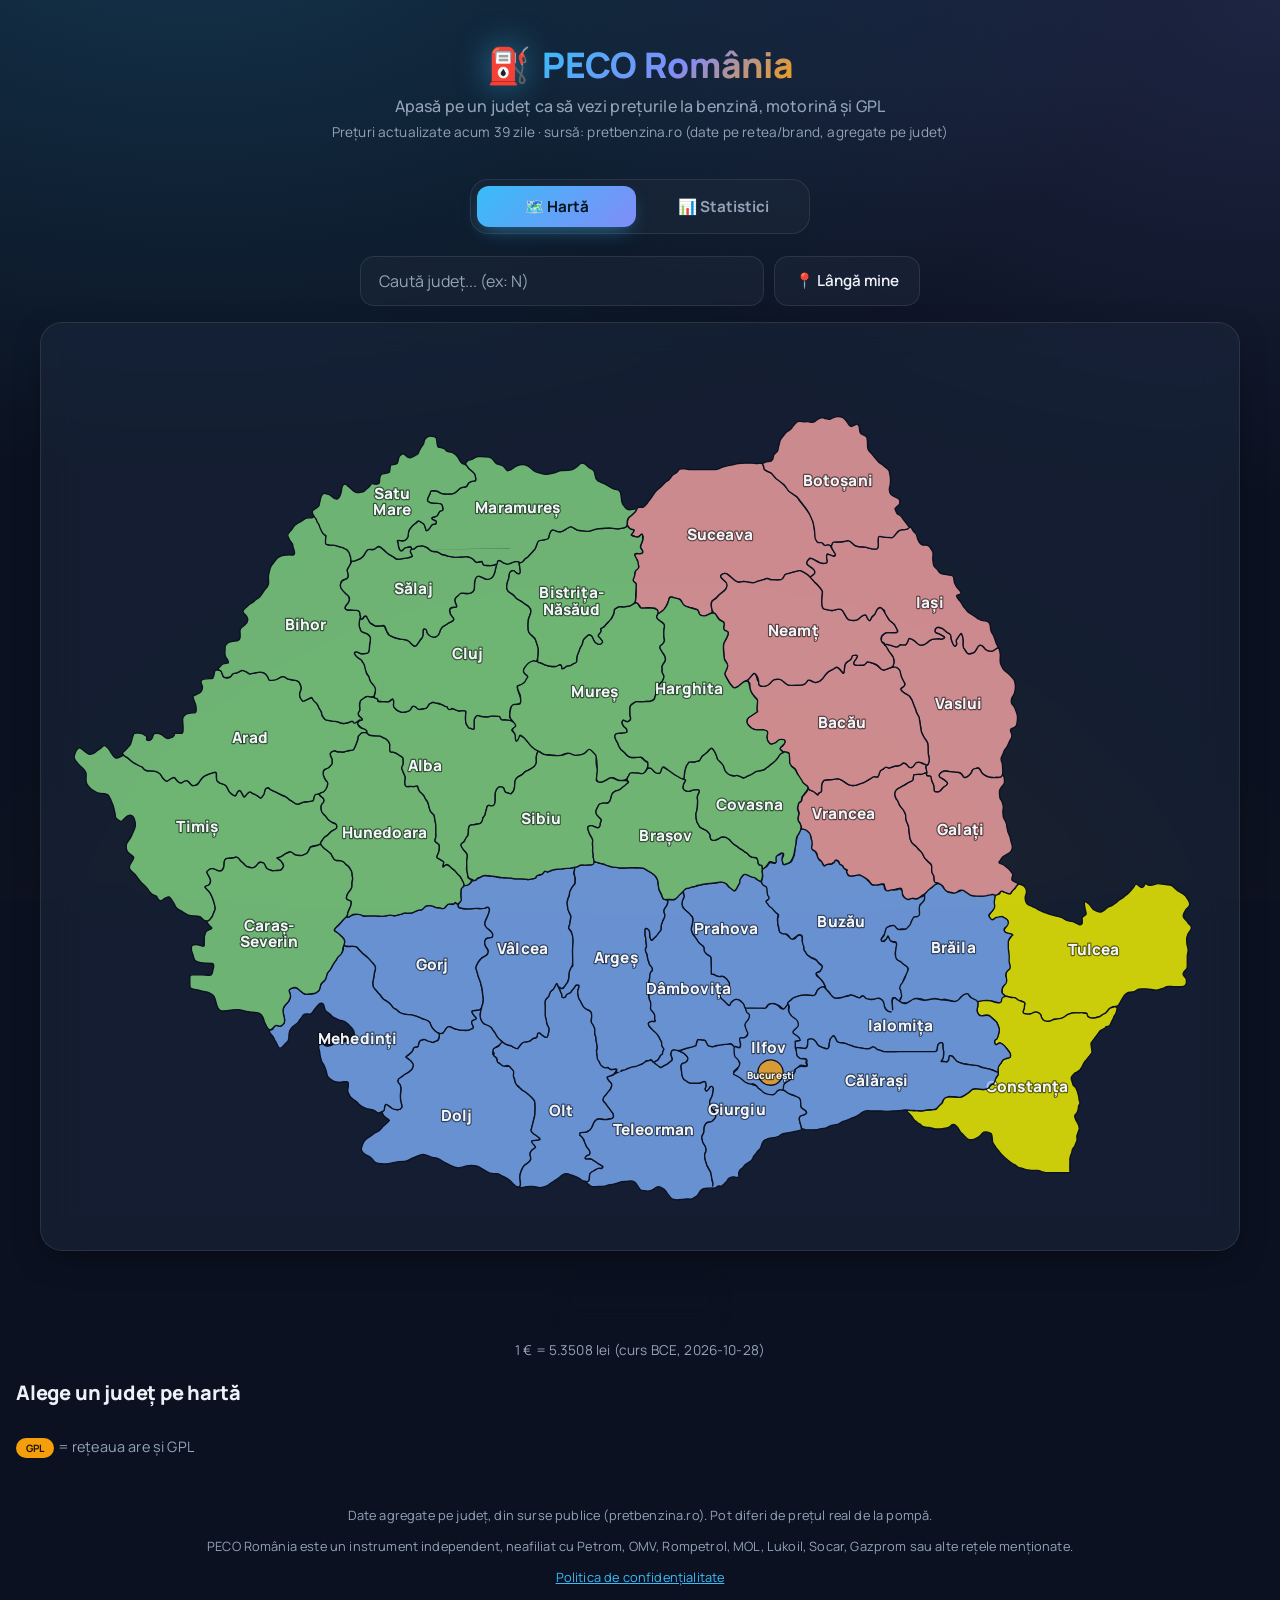
==== site/index.html @ d6dbd940 "Initial: site PECO Romania, scraper preturi, harta, workflow actualizare orara" ====
<!DOCTYPE html>
<html lang="ro">
<head>
<meta charset="UTF-8">
<meta name="viewport" content="width=device-width, initial-scale=1">
<title>PECO Neamț — prețuri carburanți</title>
<link rel="preconnect" href="https://fonts.googleapis.com">
<link rel="preconnect" href="https://fonts.gstatic.com" crossorigin>
<link href="https://fonts.googleapis.com/css2?family=Manrope:wght@500;600;700;800&display=swap" rel="stylesheet">
<link rel="stylesheet" href="style.css">
</head>
<body>
<header>
    <h1><span class="fuel-icon">⛽</span><span class="brand-text">PECO România</span></h1>
    <p class="subtitle">Apasă pe un județ ca să vezi prețurile la benzină, motorină și GPL</p>
    <p class="updated" id="updated"></p>
</header>

<main>
    <div id="tabs">
        <button type="button" class="tab-btn active" id="tab-harta-btn">🗺️ Hartă</button>
        <button type="button" class="tab-btn" id="tab-stats-btn">📊 Statistici</button>
    </div>

    <section id="tab-harta">
    <div id="search-wrap">
        <input type="text" id="search" placeholder="Caută județ... (ex: N)" autocomplete="off">
        <button id="near-me-btn" type="button">📍 Lângă mine</button>
        <div id="search-results"></div>
    </div>

    <div id="map-wrap"></div>

    <div class="currency-wrap">
        <button type="button" id="currency-toggle" class="currency-btn">Lei <span class="divider">/</span> Euro</button>
        <p class="curs-info" id="curs-info"></p>
    </div>

    <section id="detail">
        <h2 id="judet-title">Alege un județ pe hartă</h2>
        <section class="cheapest" id="cheapest"></section>

        <div class="calc" id="calc" hidden>
            <label for="calc-litri">Cât costă un plin de <input type="number" id="calc-litri" value="50" min="1" max="200"> L?</label>
            <div class="calc-results" id="calc-results"></div>
        </div>

        <div class="calc" id="gpl-calc" hidden>
            <p class="calc-title">⛽ Cât economisești cu GPL?</p>
            <label>
                <input type="number" id="gpl-km" value="15000" min="100" max="200000" step="500"> km/an,
                consum <input type="number" id="gpl-consum" value="7" min="1" max="30" step="0.5"> L/100km benzină
            </label>
            <div class="calc-results" id="gpl-results"></div>
        </div>

        <p class="legend"><span class="badge gpl">GPL</span> = rețeaua are și GPL</p>
        <div class="cards" id="cards"></div>
    </section>
    </section>

    <section id="tab-stats" hidden>
        <h2>Evoluția prețului, ultimele 30 de zile</h2>
        <p class="legend" id="stats-info"></p>
        <div id="stats-chart-wrap">
            <div id="stats-chart-scroll"></div>
            <div id="chart-tooltip" class="chart-tooltip" hidden></div>
        </div>
        <div id="stats-legend" class="stats-legend"></div>
    </section>

    <footer>
        <p>Date agregate pe județ, din surse publice (pretbenzina.ro). Pot diferi de prețul real de la pompă.</p>
        <p>PECO România este un instrument independent, neafiliat cu Petrom, OMV, Rompetrol, MOL, Lukoil, Socar, Gazprom sau alte rețele menționate.</p>
        <p><a href="privacy.html">Politica de confidențialitate</a></p>
    </footer>
</main>

<script src="data.js"></script>
<script src="map.js"></script>
<script src="istoric.js"></script>
<script src="app.js"></script>
</body>
</html>
---- site/style.css ----
:root {
    --bg: #0b1120;
    --card: #1e293b;
    --glass: rgba(30, 41, 59, 0.55);
    --glass-strong: rgba(30, 41, 59, 0.75);
    --glass-border: rgba(255, 255, 255, 0.09);
    --text: #eef2f8;
    --muted: #94a3b8;
    --accent: #38bdf8;
    --accent2: #818cf8;
    --gpl: #f59e0b;
    --radius-lg: 22px;
    --radius-md: 16px;
    --radius-sm: 10px;
    --shadow-soft: 0 10px 34px -12px rgba(0, 0, 0, 0.55);
}

* { box-sizing: border-box; }

body {
    margin: 0;
    font-family: 'Manrope', system-ui, Segoe UI, Arial, sans-serif;
    letter-spacing: 0.01em;
    background:
        radial-gradient(ellipse 1000px 560px at 15% -10%, rgba(56, 189, 248, 0.20), transparent),
        radial-gradient(ellipse 800px 500px at 100% 0%, rgba(129, 140, 248, 0.16), transparent),
        radial-gradient(ellipse 700px 500px at 50% 110%, rgba(245, 158, 11, 0.10), transparent),
        var(--bg);
    background-attachment: fixed;
    color: var(--text);
    min-height: 100vh;
}

/* ---------- Header ---------- */

header {
    padding: 40px 16px 8px;
    text-align: center;
}

h1 {
    margin: 0 0 6px;
    font-size: 2.2em;
    font-weight: 800;
    letter-spacing: -0.01em;
    display: flex;
    align-items: center;
    justify-content: center;
    gap: 12px;
}

h1 .fuel-icon { filter: drop-shadow(0 0 16px rgba(56, 189, 248, 0.55)); }

h1 .brand-text {
    background: linear-gradient(135deg, #38bdf8, #818cf8 55%, #f59e0b);
    -webkit-background-clip: text;
    background-clip: text;
    color: transparent;
}

.subtitle { color: var(--muted); margin: 0; font-weight: 500; }
.updated { color: var(--muted); font-size: 0.85em; margin-top: 6px; }

/* ---------- Glass surface base ---------- */

.glass {
    background: var(--glass);
    backdrop-filter: blur(18px) saturate(140%);
    -webkit-backdrop-filter: blur(18px) saturate(140%);
    border: 1px solid var(--glass-border);
    border-radius: var(--radius-lg);
    box-shadow: var(--shadow-soft);
}

/* ---------- Currency toggle ---------- */

.currency-wrap { margin: 20px auto; text-align: center; }

.currency-btn {
    padding: 15px 38px;
    border-radius: 16px;
    border: 1px solid var(--glass-border);
    background: linear-gradient(135deg, rgba(56, 189, 248, 0.22), rgba(129, 140, 248, 0.18));
    backdrop-filter: blur(12px);
    color: var(--text);
    font-family: inherit;
    font-size: 1.3em;
    font-weight: 700;
    cursor: pointer;
    box-shadow: 0 10px 28px -10px rgba(56, 189, 248, 0.45);
    transition: transform 0.15s ease, box-shadow 0.15s ease;
}

.currency-btn .divider { color: var(--muted); margin: 0 6px; }
.currency-btn:hover { transform: translateY(-2px); box-shadow: 0 14px 32px -8px rgba(56, 189, 248, 0.55); }
.currency-btn.eur {
    background: linear-gradient(135deg, rgba(245, 158, 11, 0.25), rgba(245, 158, 11, 0.1));
    color: var(--gpl);
    box-shadow: 0 10px 28px -10px rgba(245, 158, 11, 0.5);
}

.curs-info { color: var(--muted); font-size: 0.85em; margin: 10px 0 0; }

main { max-width: 1400px; margin: 0 auto; padding: 16px; }

/* ---------- Tabs ---------- */

#tabs {
    display: flex;
    justify-content: center;
    gap: 8px;
    margin-bottom: 22px;
    padding: 6px;
    max-width: 340px;
    margin-left: auto;
    margin-right: auto;
    background: var(--glass);
    backdrop-filter: blur(14px);
    border: 1px solid var(--glass-border);
    border-radius: 18px;
}

.tab-btn {
    flex: 1;
    padding: 10px 18px;
    border-radius: 12px;
    border: none;
    background: transparent;
    color: var(--muted);
    font-family: inherit;
    font-size: 0.95em;
    font-weight: 700;
    cursor: pointer;
    transition: background 0.15s ease, color 0.15s ease;
}

.tab-btn.active {
    color: #04131e;
    background: linear-gradient(135deg, var(--accent), var(--accent2));
    box-shadow: 0 8px 20px -8px rgba(56, 189, 248, 0.6);
}

#stats-chart-wrap {
    position: relative;
    max-width: 1100px;
    margin: 0 auto;
    padding: 20px;
    background: var(--glass);
    backdrop-filter: blur(18px) saturate(140%);
    -webkit-backdrop-filter: blur(18px) saturate(140%);
    border: 1px solid var(--glass-border);
    border-radius: var(--radius-lg);
    box-shadow: var(--shadow-soft);
}

#stats-chart-scroll {
    overflow-x: auto;
    overflow-y: hidden;
    touch-action: pan-x pinch-zoom;
    -webkit-overflow-scrolling: touch;
}

#stats-chart-scroll svg { display: block; min-width: 700px; }

.chart-tooltip {
    position: absolute;
    transform: translate(-50%, -115%);
    background: var(--glass-strong);
    backdrop-filter: blur(14px);
    border: 1px solid var(--glass-border);
    border-radius: var(--radius-sm);
    padding: 8px 12px;
    font-size: 0.85em;
    font-weight: 700;
    white-space: nowrap;
    box-shadow: var(--shadow-soft);
    pointer-events: none;
    z-index: 10;
}

.stats-legend { display: flex; flex-wrap: wrap; justify-content: center; gap: 18px; margin-top: 16px; }
.stats-legend .item { display: flex; align-items: center; gap: 7px; font-size: 0.92em; font-weight: 600; }
.stats-legend .swatch { width: 12px; height: 12px; border-radius: 4px; display: inline-block; }
.stats-legend .muted { color: var(--muted); font-weight: 500; }

.chart-axis { fill: var(--muted); font-size: 11px; font-family: 'Manrope', Arial, sans-serif; }
.chart-zero { stroke: rgba(255,255,255,0.18); stroke-width: 1; stroke-dasharray: 4 4; }
.chart-grid { stroke: rgba(255,255,255,0.06); stroke-width: 1; }
.chart-dot { cursor: pointer; transition: r 0.1s ease; }
.chart-dot:hover { r: 5; }

/* ---------- Search ---------- */

#search-wrap {
    position: relative;
    max-width: 560px;
    margin: 0 auto 16px;
    display: flex;
    gap: 10px;
}

#search {
    flex: 1;
    min-width: 0;
    padding: 13px 18px;
    border-radius: 14px;
    border: 1px solid var(--glass-border);
    background: var(--glass);
    backdrop-filter: blur(12px);
    color: var(--text);
    font-family: inherit;
    font-size: 1em;
    outline: none;
    transition: border-color 0.15s ease, box-shadow 0.15s ease;
}

#search::placeholder { color: var(--muted); }
#search:focus { border-color: var(--accent); box-shadow: 0 0 0 4px rgba(56,189,248,0.2); }

#near-me-btn {
    flex-shrink: 0;
    padding: 0 20px;
    border-radius: 14px;
    border: 1px solid var(--glass-border);
    background: var(--glass);
    backdrop-filter: blur(12px);
    color: var(--text);
    font-family: inherit;
    font-size: 0.95em;
    font-weight: 600;
    cursor: pointer;
    white-space: nowrap;
    transition: border-color 0.15s ease, color 0.15s ease, transform 0.15s ease;
}

#near-me-btn:hover { border-color: var(--accent); color: var(--accent); transform: translateY(-1px); }
#near-me-btn:disabled { opacity: 0.6; cursor: default; transform: none; }

@media (max-width: 480px) {
    #search-wrap { flex-direction: column; }
}

#search-results {
    display: none;
    position: absolute;
    top: calc(100% + 8px);
    left: 0;
    right: 0;
    max-height: 240px;
    overflow-y: auto;
    background: var(--glass-strong);
    backdrop-filter: blur(16px);
    border: 1px solid var(--glass-border);
    border-radius: var(--radius-md);
    z-index: 5;
    box-shadow: var(--shadow-soft);
}

#search-results.open { display: block; }

#search-results button {
    display: block;
    width: 100%;
    text-align: left;
    padding: 11px 18px;
    background: none;
    border: none;
    color: var(--text);
    font-family: inherit;
    font-size: 0.95em;
    cursor: pointer;
}

#search-results button:hover { background: rgba(56,189,248,0.15); }

.judet-region.dimmed {
    opacity: 0.2;
    filter: grayscale(0.8);
}

/* ---------- Map ---------- */

#map-wrap {
    max-width: 1200px;
    margin: 0 auto 16px;
    padding: 12px;
    background: var(--glass);
    backdrop-filter: blur(18px) saturate(140%);
    -webkit-backdrop-filter: blur(18px) saturate(140%);
    border: 1px solid var(--glass-border);
    border-radius: var(--radius-lg);
    box-shadow: var(--shadow-soft);
}

#map-wrap svg { width: 100%; height: auto; display: block; }

.judet-region {
    cursor: pointer;
    transform-box: fill-box;
    transform-origin: center;
    transition: transform 0.18s ease, filter 0.18s ease, opacity 0.18s ease;
    outline: none;
}

.judet-shape {
    stroke: #0b1120;
    stroke-width: 1.5;
    fill-opacity: 0.78;
    transition: fill-opacity 0.18s ease, stroke 0.18s ease;
}

.judet-label {
    fill: #f1f5f9;
    font-weight: 800;
    font-family: 'Manrope', Arial, sans-serif;
    text-anchor: middle;
    dominant-baseline: middle;
    pointer-events: none;
    paint-order: stroke;
    stroke: rgba(0, 0, 0, 0.55);
    stroke-width: 2.5px;
    stroke-linejoin: round;
}

.judet-region:hover,
.judet-region:focus-visible {
    transform: translateY(-6px) scale(1.05);
    filter: drop-shadow(0 10px 14px rgba(0, 0, 0, 0.55)) brightness(1.15);
    outline: none;
}

.judet-region:hover .judet-shape,
.judet-region:focus-visible .judet-shape {
    fill-opacity: 1;
    stroke: var(--accent);
}

.judet-region.selected {
    transform: translateY(-10px) scale(1.08);
    filter: drop-shadow(0 14px 18px rgba(0, 0, 0, 0.65)) brightness(1.25);
}

.judet-region.selected .judet-shape {
    fill-opacity: 1;
    stroke: var(--gpl);
    stroke-width: 3px;
}

#judet-title { margin-top: 8px; font-weight: 800; letter-spacing: -0.01em; }

/* ---------- Calculators ---------- */

.calc {
    padding: 18px 20px;
    margin: 14px 0;
    background: var(--glass);
    backdrop-filter: blur(16px);
    border: 1px solid var(--glass-border);
    border-radius: var(--radius-md);
    box-shadow: var(--shadow-soft);
}

.calc label {
    display: flex;
    align-items: center;
    gap: 8px;
    flex-wrap: wrap;
    font-size: 0.95em;
    color: var(--muted);
    font-weight: 500;
}

.calc input[type="number"] {
    width: 120px;
    padding: 10px 12px;
    border-radius: var(--radius-sm);
    border: 1px solid var(--glass-border);
    background: rgba(11, 17, 32, 0.6);
    color: var(--text);
    font-family: inherit;
    font-size: 1.15em;
    font-weight: 700;
    text-align: center;
}

.calc input[type="number"]:focus {
    outline: none;
    border-color: var(--accent);
    box-shadow: 0 0 0 4px rgba(56,189,248,0.2);
}

.calc-results { margin-top: 12px; display: flex; flex-wrap: wrap; gap: 10px; }

.calc-row {
    display: flex;
    justify-content: space-between;
    gap: 10px;
    background: rgba(255,255,255,0.04);
    border: 1px solid var(--glass-border);
    border-radius: var(--radius-sm);
    padding: 9px 14px;
    flex: 1;
    min-width: 180px;
}

.calc-total { color: var(--accent); font-weight: 700; }

.calc-title { margin: 0 0 8px; font-weight: 700; }

.calc-row.gpl-save {
    background: rgba(245, 158, 11, 0.15);
    border: 1px solid rgba(245, 158, 11, 0.4);
}

.calc-row.gpl-save .calc-total { color: var(--gpl); font-size: 1.1em; }

h2 { font-size: 1.25em; font-weight: 800; margin-top: 28px; letter-spacing: -0.01em; }
.legend { color: var(--muted); font-size: 0.9em; }

/* ---------- Cards ---------- */

.cards {
    display: grid;
    grid-template-columns: repeat(auto-fill, minmax(230px, 1fr));
    gap: 14px;
}

.card {
    --brand-color: var(--accent);
    background: var(--glass);
    backdrop-filter: blur(16px);
    border-radius: var(--radius-md);
    padding: 16px;
    border: 1px solid var(--glass-border);
    border-top: 3px solid var(--brand-color);
    box-shadow: var(--shadow-soft);
    transition: transform 0.15s ease, box-shadow 0.15s ease;
}

.card:hover {
    transform: translateY(-4px);
    box-shadow: 0 16px 34px -12px var(--brand-color);
}

.card-head {
    display: flex;
    justify-content: space-between;
    align-items: center;
    margin-bottom: 10px;
}

.brand-name { font-weight: 800; color: var(--brand-color); letter-spacing: 0.02em; }

.badge {
    font-size: 0.7em;
    padding: 3px 10px;
    border-radius: 999px;
    background: rgba(255,255,255,0.08);
    color: var(--muted);
    font-weight: 700;
}

.badge.gpl {
    background: var(--gpl);
    color: #1e1300;
}

.fuel-row {
    display: flex;
    justify-content: space-between;
    font-size: 0.92em;
    padding: 4px 0;
    color: var(--muted);
    font-weight: 500;
}

.fuel-row span.price { color: var(--text); font-weight: 700; }
.fuel-row.gpl span.price { color: var(--gpl); }

/* ---------- Cheapest boxes ---------- */

.cheapest {
    display: grid;
    grid-template-columns: repeat(auto-fit, minmax(240px, 1fr));
    gap: 14px;
    margin-bottom: 10px;
}

.cheapest-box {
    background: linear-gradient(135deg, rgba(14, 165, 233, 0.9), rgba(79, 70, 229, 0.85));
    border: 1px solid rgba(255,255,255,0.15);
    border-radius: var(--radius-md);
    padding: 18px 20px;
    box-shadow: 0 14px 30px -10px rgba(14, 165, 233, 0.5);
}

.cheapest-box h3 { margin: 0 0 6px; font-size: 0.95em; font-weight: 600; opacity: 0.92; }
.cheapest-box .price { font-size: 1.9em; font-weight: 800; letter-spacing: -0.01em; }
.cheapest-box .station { font-weight: 700; margin-top: 4px; }
.cheapest-box .addr { color: rgba(255,255,255,0.82); font-size: 0.85em; }

.card-foot {
    display: flex;
    align-items: center;
    gap: 8px;
    margin-top: 12px;
    padding-top: 12px;
    border-top: 1px solid var(--glass-border);
}

.addr-link {
    flex: 1;
    color: var(--accent);
    text-decoration: none;
    font-size: 0.82em;
    font-weight: 600;
    overflow: hidden;
    text-overflow: ellipsis;
    white-space: nowrap;
}

.addr-link:hover { text-decoration: underline; }

.copy-btn {
    background: rgba(255,255,255,0.08);
    border: 1px solid var(--glass-border);
    border-radius: var(--radius-sm);
    padding: 5px 9px;
    cursor: pointer;
    font-size: 0.9em;
}

footer { color: var(--muted); font-size: 0.8em; text-align: center; margin-top: 36px; }
footer a { color: var(--accent); }
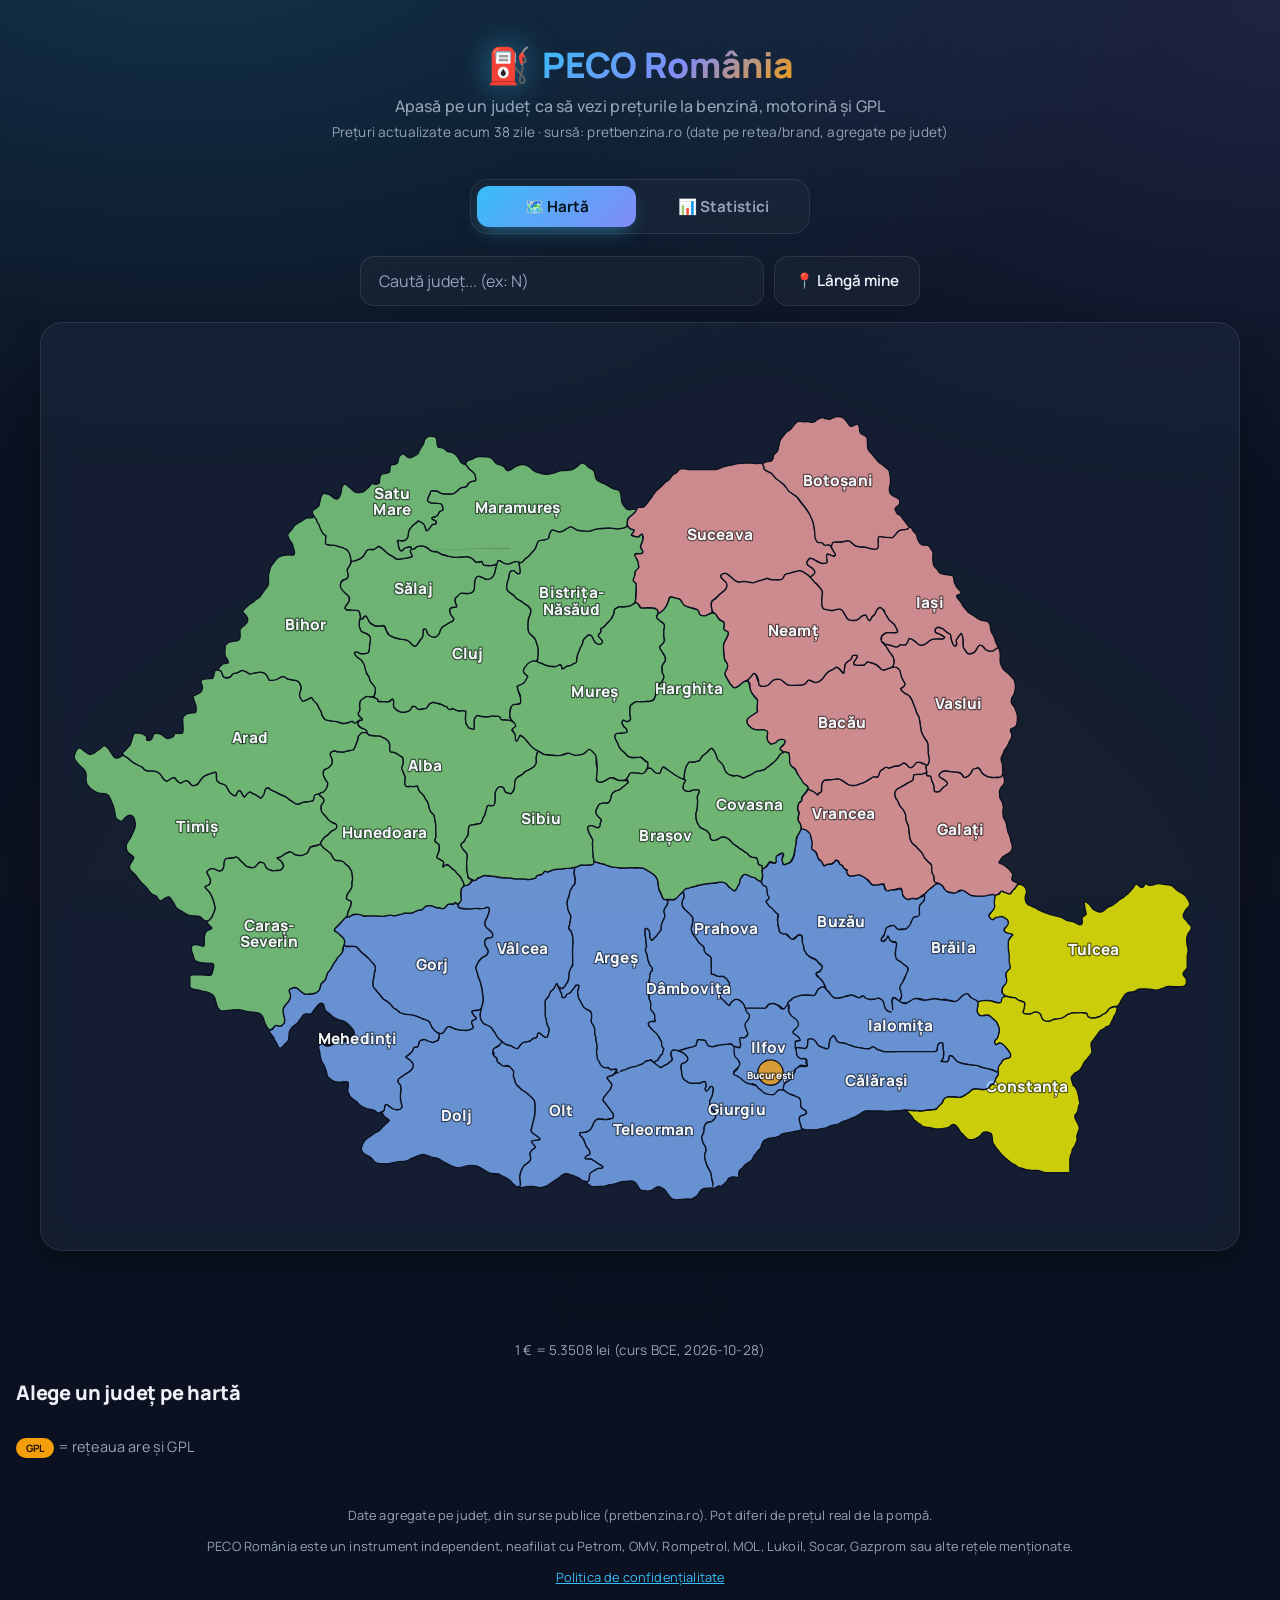
==== commit 905225fa: "Adauga manifest PWA, iconite si service worker (functionare offline, instalabil)" ====
--- a/site/index.html
+++ b/site/index.html
@@ -3,7 +3,11 @@
 <head>
 <meta charset="UTF-8">
 <meta name="viewport" content="width=device-width, initial-scale=1">
-<title>PECO Neamț — prețuri carburanți</title>
+<meta name="theme-color" content="#0b1120">
+<title>PECO România — prețuri carburanți</title>
+<link rel="manifest" href="manifest.json">
+<link rel="icon" href="icons/icon.svg" type="image/svg+xml">
+<link rel="apple-touch-icon" href="icons/icon.svg">
 <link rel="preconnect" href="https://fonts.googleapis.com">
 <link rel="preconnect" href="https://fonts.gstatic.com" crossorigin>
 <link href="https://fonts.googleapis.com/css2?family=Manrope:wght@500;600;700;800&display=swap" rel="stylesheet">
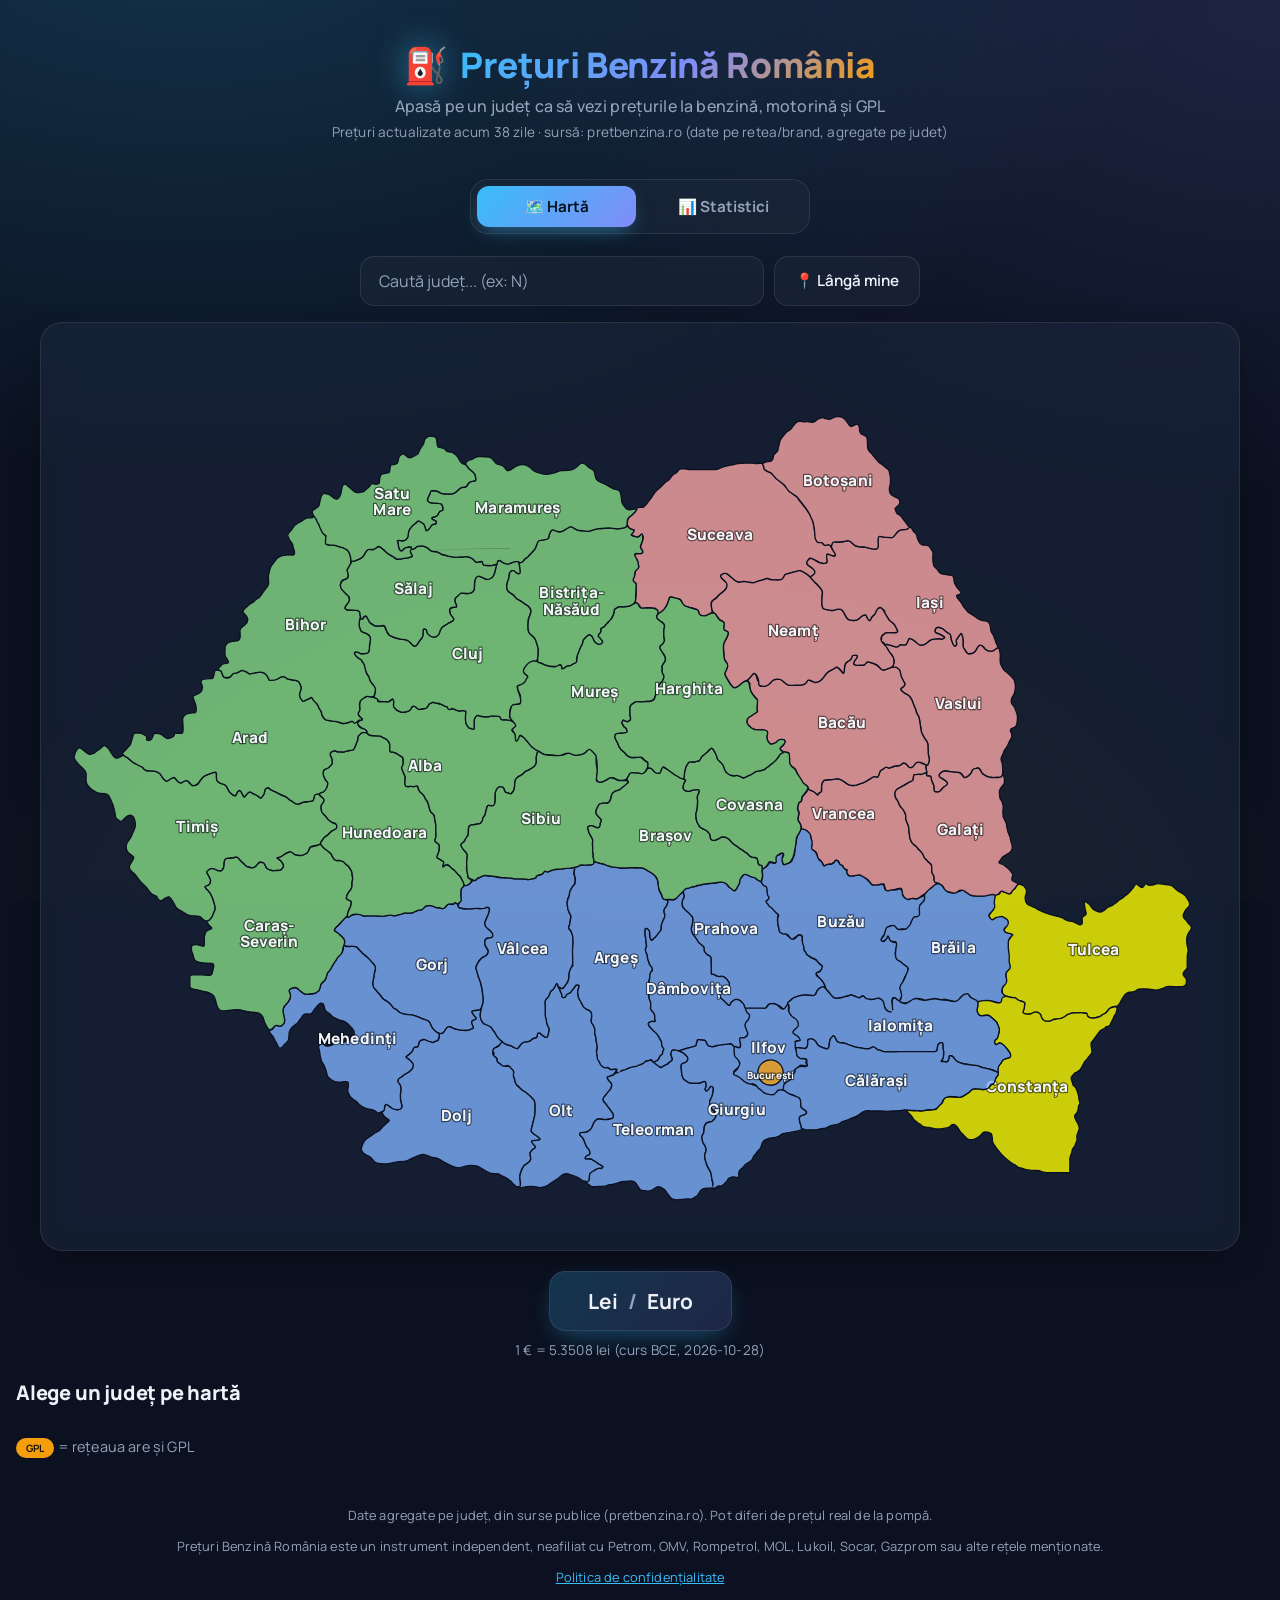
==== commit b75c49f2: "Redenumeste aplicatia: Preturi Benzina Romania (evita confuzia cu brandul peco-online.ro)" ====
--- a/site/index.html
+++ b/site/index.html
@@ -4,7 +4,7 @@
 <meta charset="UTF-8">
 <meta name="viewport" content="width=device-width, initial-scale=1">
 <meta name="theme-color" content="#0b1120">
-<title>PECO România — prețuri carburanți</title>
+<title>Prețuri Benzină România 2026 — benzină, motorină, GPL pe județe</title>
 <link rel="manifest" href="manifest.json">
 <link rel="icon" href="icons/icon.svg" type="image/svg+xml">
 <link rel="apple-touch-icon" href="icons/icon.svg">
@@ -15,7 +15,7 @@
 </head>
 <body>
 <header>
-    <h1><span class="fuel-icon">⛽</span><span class="brand-text">PECO România</span></h1>
+    <h1><span class="fuel-icon">⛽</span><span class="brand-text">Prețuri Benzină România</span></h1>
     <p class="subtitle">Apasă pe un județ ca să vezi prețurile la benzină, motorină și GPL</p>
     <p class="updated" id="updated"></p>
 </header>
@@ -75,7 +75,7 @@
 
     <footer>
         <p>Date agregate pe județ, din surse publice (pretbenzina.ro). Pot diferi de prețul real de la pompă.</p>
-        <p>PECO România este un instrument independent, neafiliat cu Petrom, OMV, Rompetrol, MOL, Lukoil, Socar, Gazprom sau alte rețele menționate.</p>
+        <p>Prețuri Benzină România este un instrument independent, neafiliat cu Petrom, OMV, Rompetrol, MOL, Lukoil, Socar, Gazprom sau alte rețele menționate.</p>
         <p><a href="privacy.html">Politica de confidențialitate</a></p>
     </footer>
 </main>
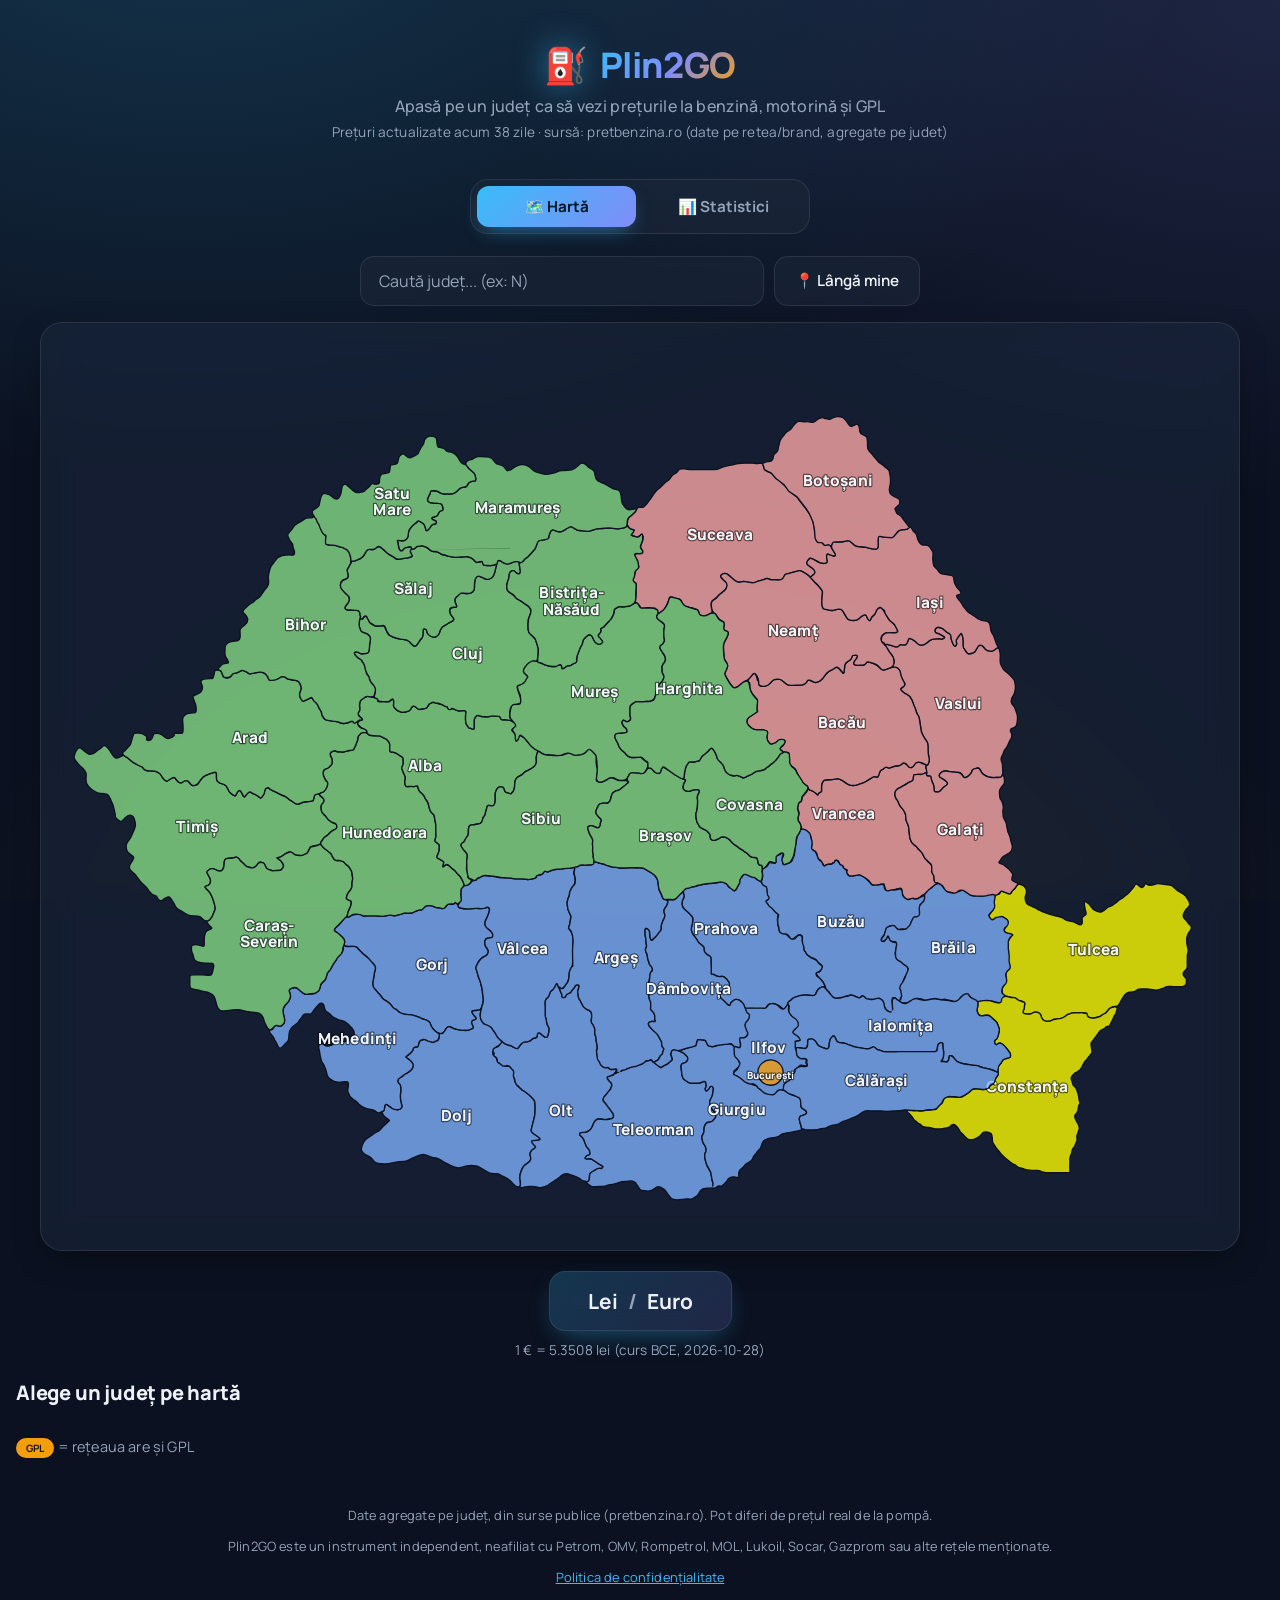
==== commit 1c9b7946: "Redenumeste aplicatia in Plin2GO" ====
--- a/site/index.html
+++ b/site/index.html
@@ -4,7 +4,7 @@
 <meta charset="UTF-8">
 <meta name="viewport" content="width=device-width, initial-scale=1">
 <meta name="theme-color" content="#0b1120">
-<title>Prețuri Benzină România 2026 — benzină, motorină, GPL pe județe</title>
+<title>Plin2GO — benzină, motorină, GPL pe județe din România</title>
 <link rel="manifest" href="manifest.json">
 <link rel="icon" href="icons/icon.svg" type="image/svg+xml">
 <link rel="apple-touch-icon" href="icons/icon.svg">
@@ -15,7 +15,7 @@
 </head>
 <body>
 <header>
-    <h1><span class="fuel-icon">⛽</span><span class="brand-text">Prețuri Benzină România</span></h1>
+    <h1><span class="fuel-icon">⛽</span><span class="brand-text">Plin2GO</span></h1>
     <p class="subtitle">Apasă pe un județ ca să vezi prețurile la benzină, motorină și GPL</p>
     <p class="updated" id="updated"></p>
 </header>
@@ -75,7 +75,7 @@
 
     <footer>
         <p>Date agregate pe județ, din surse publice (pretbenzina.ro). Pot diferi de prețul real de la pompă.</p>
-        <p>Prețuri Benzină România este un instrument independent, neafiliat cu Petrom, OMV, Rompetrol, MOL, Lukoil, Socar, Gazprom sau alte rețele menționate.</p>
+        <p>Plin2GO este un instrument independent, neafiliat cu Petrom, OMV, Rompetrol, MOL, Lukoil, Socar, Gazprom sau alte rețele menționate.</p>
         <p><a href="privacy.html">Politica de confidențialitate</a></p>
     </footer>
 </main>
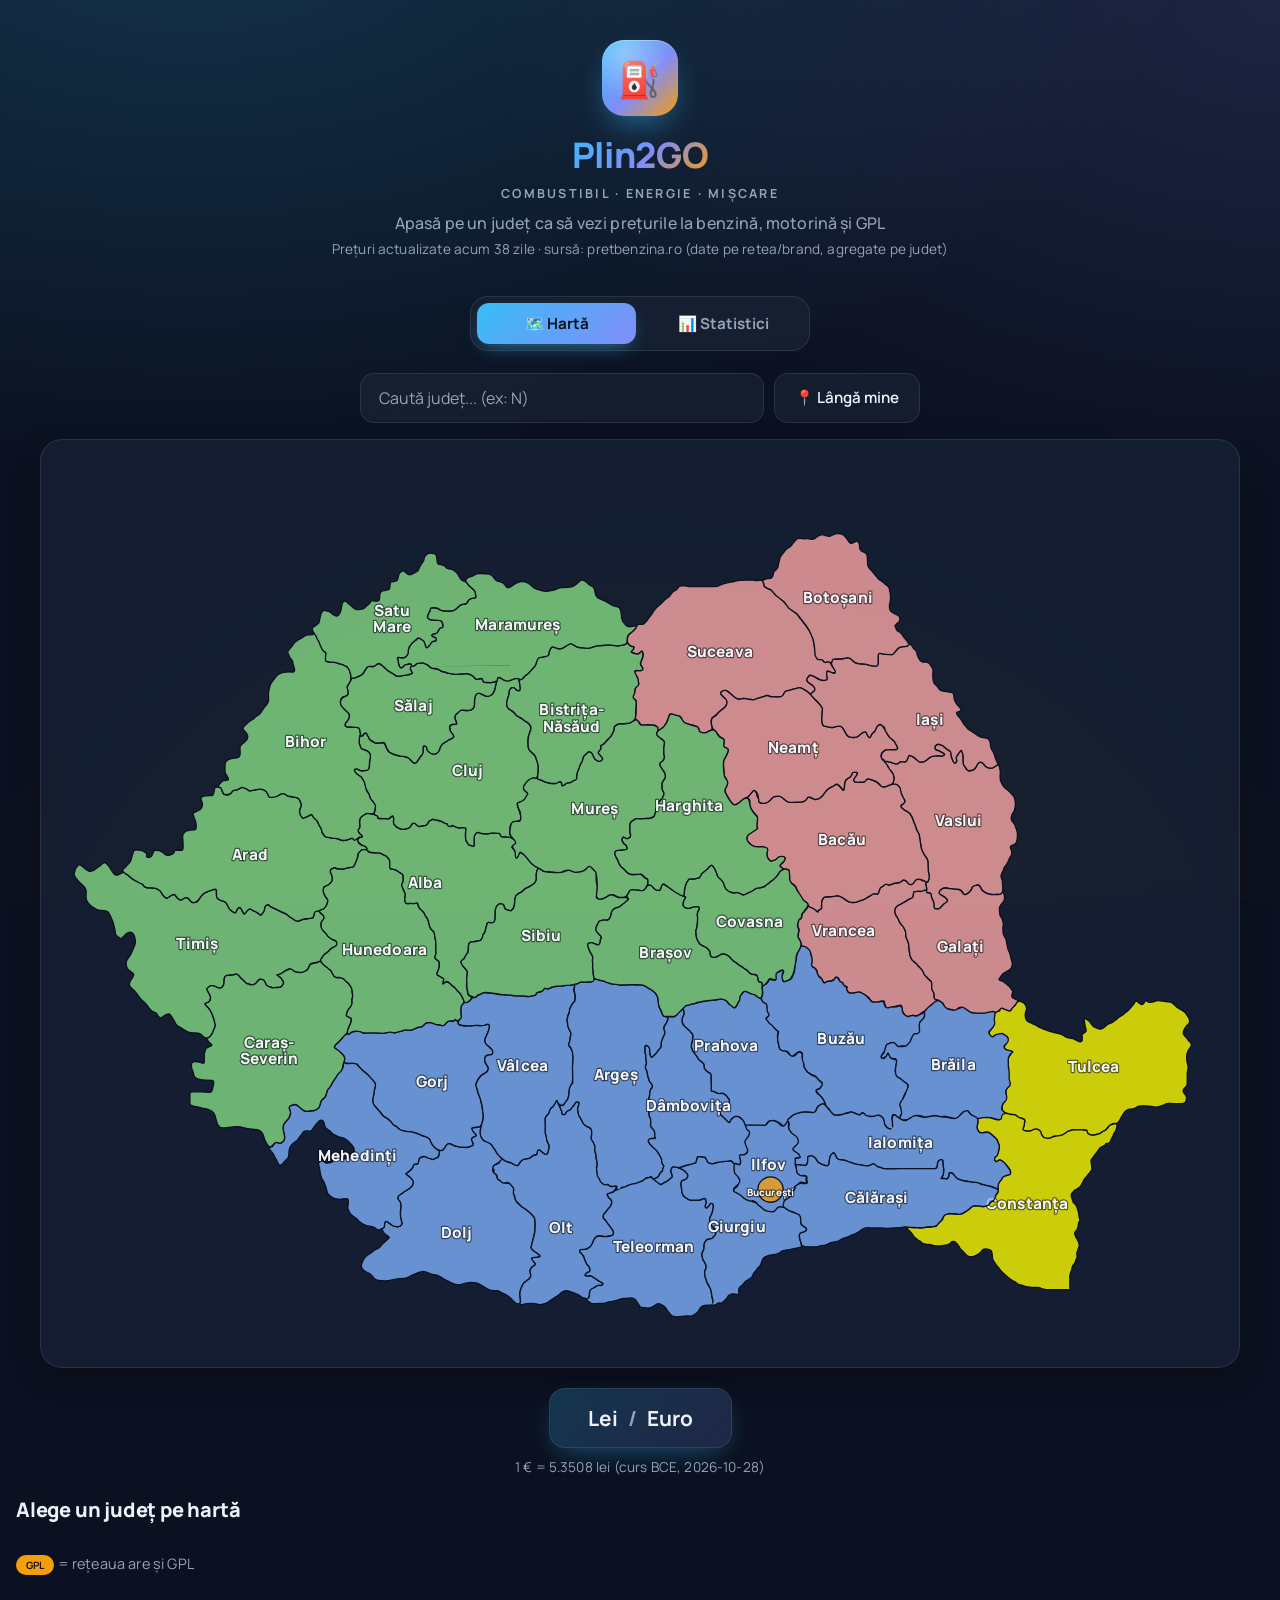
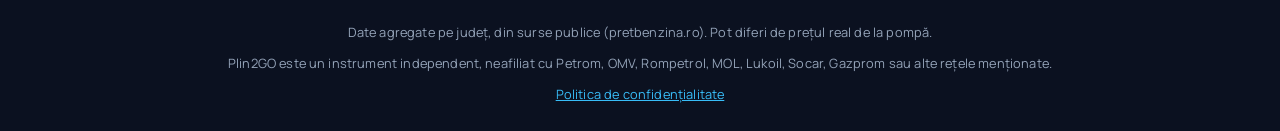
==== commit 983def9d: "Logo mai elaborat: badge cu gradient + sheen pentru icon, tagline in header" ====
--- a/site/index.html
+++ b/site/index.html
@@ -15,7 +15,9 @@
 </head>
 <body>
 <header>
-    <h1><span class="fuel-icon">⛽</span><span class="brand-text">Plin2GO</span></h1>
+    <div class="logo-badge" aria-hidden="true">⛽</div>
+    <h1><span class="brand-text">Plin2GO</span></h1>
+    <p class="tagline">Combustibil · Energie · Mișcare</p>
     <p class="subtitle">Apasă pe un județ ca să vezi prețurile la benzină, motorină și GPL</p>
     <p class="updated" id="updated"></p>
 </header>
--- a/site/style.css
+++ b/site/style.css
@@ -38,6 +38,28 @@
     text-align: center;
 }
 
+.logo-badge {
+    width: 76px;
+    height: 76px;
+    margin: 0 auto 14px;
+    display: flex;
+    align-items: center;
+    justify-content: center;
+    font-size: 2.2em;
+    border-radius: 22px;
+    background: linear-gradient(135deg, #38bdf8, #818cf8 55%, #f59e0b);
+    box-shadow: 0 14px 32px -10px rgba(56, 189, 248, 0.55), inset 0 1px 0 rgba(255,255,255,0.3);
+    position: relative;
+    overflow: hidden;
+}
+
+.logo-badge::before {
+    content: '';
+    position: absolute;
+    inset: 0;
+    background: radial-gradient(circle at 30% 18%, rgba(255,255,255,0.35), transparent 55%);
+}
+
 h1 {
     margin: 0 0 6px;
     font-size: 2.2em;
@@ -49,13 +71,20 @@
     gap: 12px;
 }
 
-h1 .fuel-icon { filter: drop-shadow(0 0 16px rgba(56, 189, 248, 0.55)); }
-
 h1 .brand-text {
     background: linear-gradient(135deg, #38bdf8, #818cf8 55%, #f59e0b);
     -webkit-background-clip: text;
     background-clip: text;
     color: transparent;
+}
+
+.tagline {
+    margin: 0 0 10px;
+    font-size: 0.78em;
+    font-weight: 700;
+    letter-spacing: 0.18em;
+    text-transform: uppercase;
+    color: var(--muted);
 }
 
 .subtitle { color: var(--muted); margin: 0; font-weight: 500; }
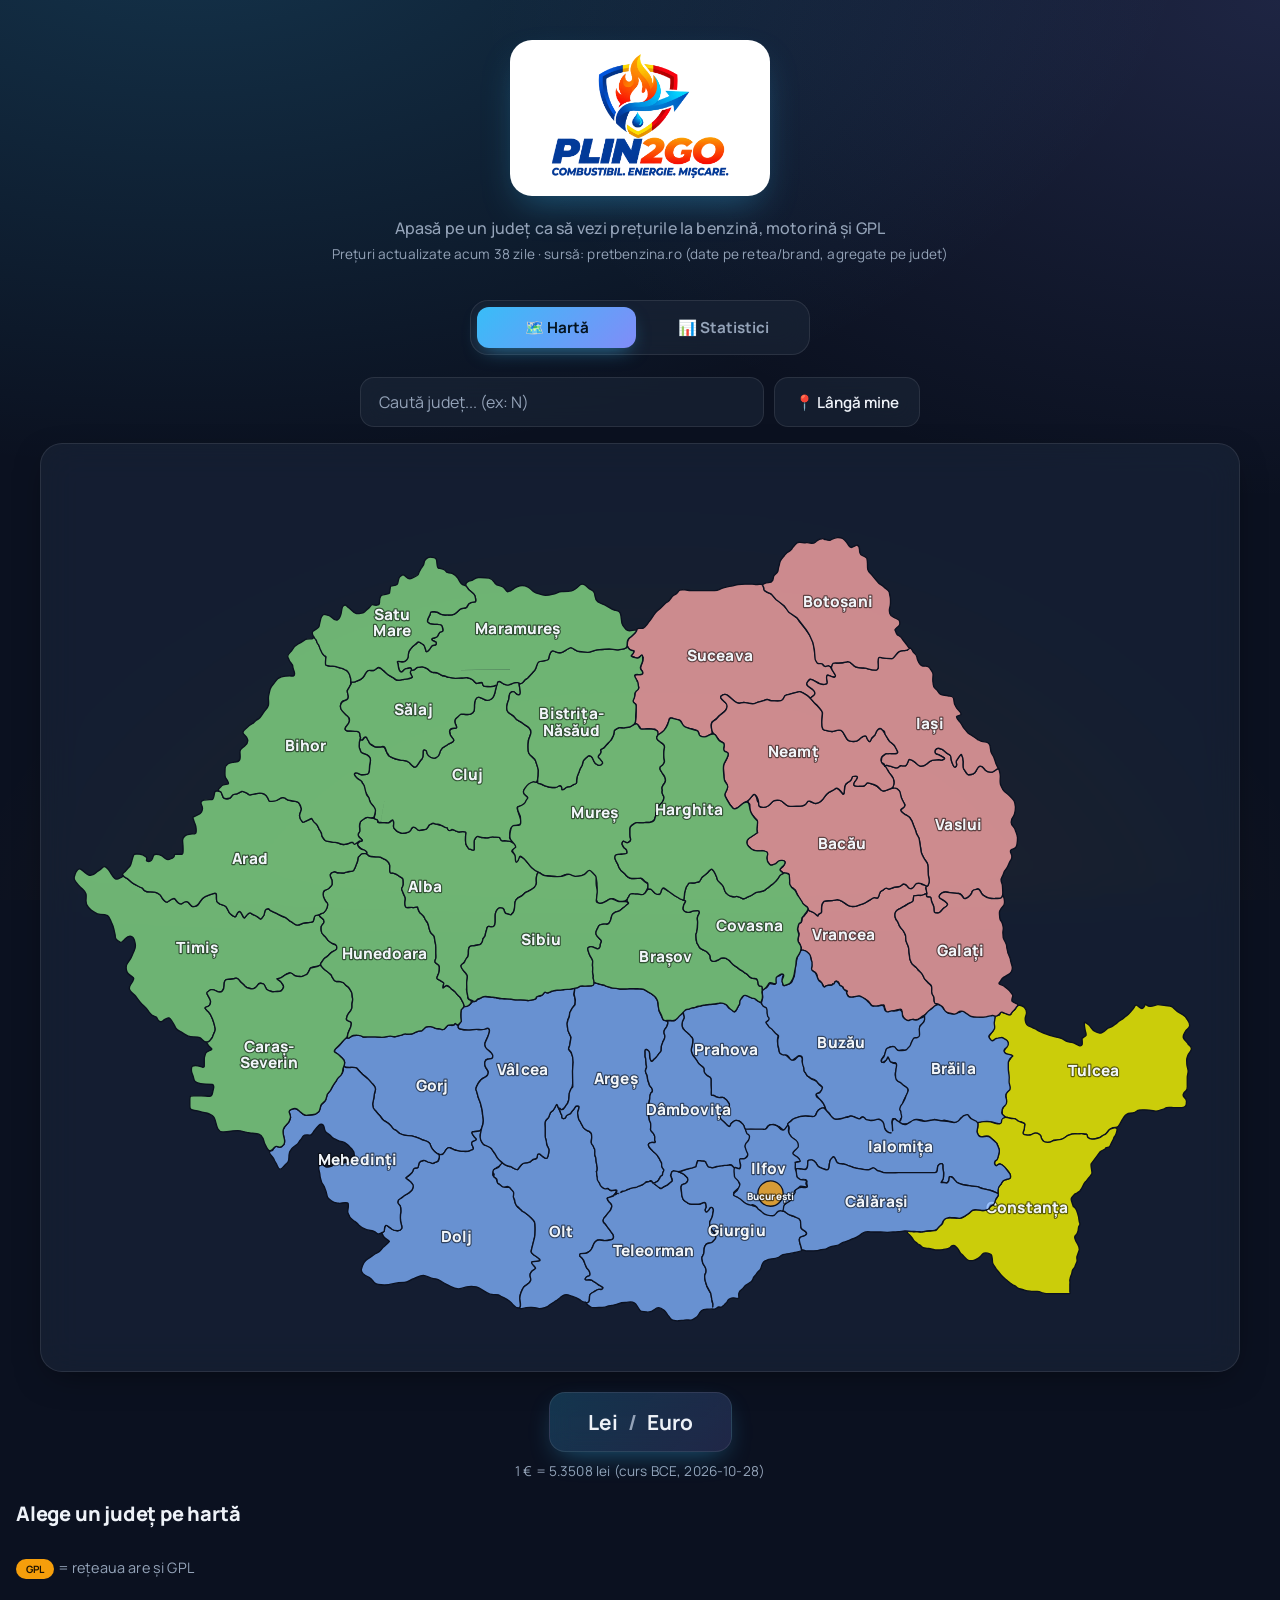
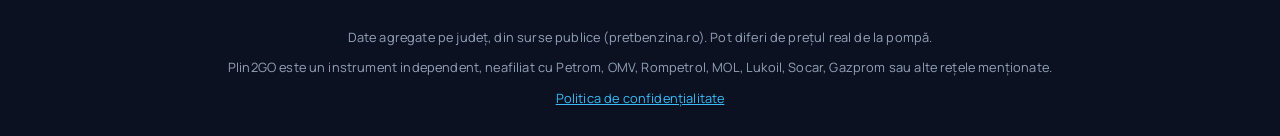
==== commit 76408b99: "Integreaza logo-ul real al utilizatorului in header (index si privacy)" ====
--- a/site/index.html
+++ b/site/index.html
@@ -15,9 +15,10 @@
 </head>
 <body>
 <header>
-    <div class="logo-badge" aria-hidden="true">⛽</div>
-    <h1><span class="brand-text">Plin2GO</span></h1>
-    <p class="tagline">Combustibil · Energie · Mișcare</p>
+    <div class="logo-card">
+        <img src="assets/logo.webp" alt="Plin2GO — Combustibil. Energie. Mișcare." class="logo-img">
+    </div>
+    <h1 class="sr-only">Plin2GO</h1>
     <p class="subtitle">Apasă pe un județ ca să vezi prețurile la benzină, motorină și GPL</p>
     <p class="updated" id="updated"></p>
 </header>
--- a/site/style.css
+++ b/site/style.css
@@ -38,53 +38,30 @@
     text-align: center;
 }
 
-.logo-badge {
-    width: 76px;
-    height: 76px;
-    margin: 0 auto 14px;
-    display: flex;
-    align-items: center;
-    justify-content: center;
-    font-size: 2.2em;
-    border-radius: 22px;
-    background: linear-gradient(135deg, #38bdf8, #818cf8 55%, #f59e0b);
-    box-shadow: 0 14px 32px -10px rgba(56, 189, 248, 0.55), inset 0 1px 0 rgba(255,255,255,0.3);
-    position: relative;
+.sr-only {
+    position: absolute;
+    width: 1px; height: 1px;
+    padding: 0; margin: -1px;
     overflow: hidden;
-}
-
-.logo-badge::before {
-    content: '';
-    position: absolute;
-    inset: 0;
-    background: radial-gradient(circle at 30% 18%, rgba(255,255,255,0.35), transparent 55%);
-}
-
-h1 {
-    margin: 0 0 6px;
-    font-size: 2.2em;
-    font-weight: 800;
-    letter-spacing: -0.01em;
-    display: flex;
-    align-items: center;
-    justify-content: center;
-    gap: 12px;
-}
-
-h1 .brand-text {
-    background: linear-gradient(135deg, #38bdf8, #818cf8 55%, #f59e0b);
-    -webkit-background-clip: text;
-    background-clip: text;
-    color: transparent;
-}
-
-.tagline {
-    margin: 0 0 10px;
-    font-size: 0.78em;
-    font-weight: 700;
-    letter-spacing: 0.18em;
-    text-transform: uppercase;
-    color: var(--muted);
+    clip: rect(0, 0, 0, 0);
+    white-space: nowrap;
+    border: 0;
+}
+
+.logo-card {
+    display: inline-block;
+    padding: 14px 20px;
+    margin: 0 auto 16px;
+    background: #ffffff;
+    border-radius: var(--radius-lg);
+    box-shadow: 0 16px 36px -10px rgba(56, 189, 248, 0.35);
+}
+
+.logo-img {
+    display: block;
+    width: 220px;
+    max-width: 60vw;
+    height: auto;
 }
 
 .subtitle { color: var(--muted); margin: 0; font-weight: 500; }
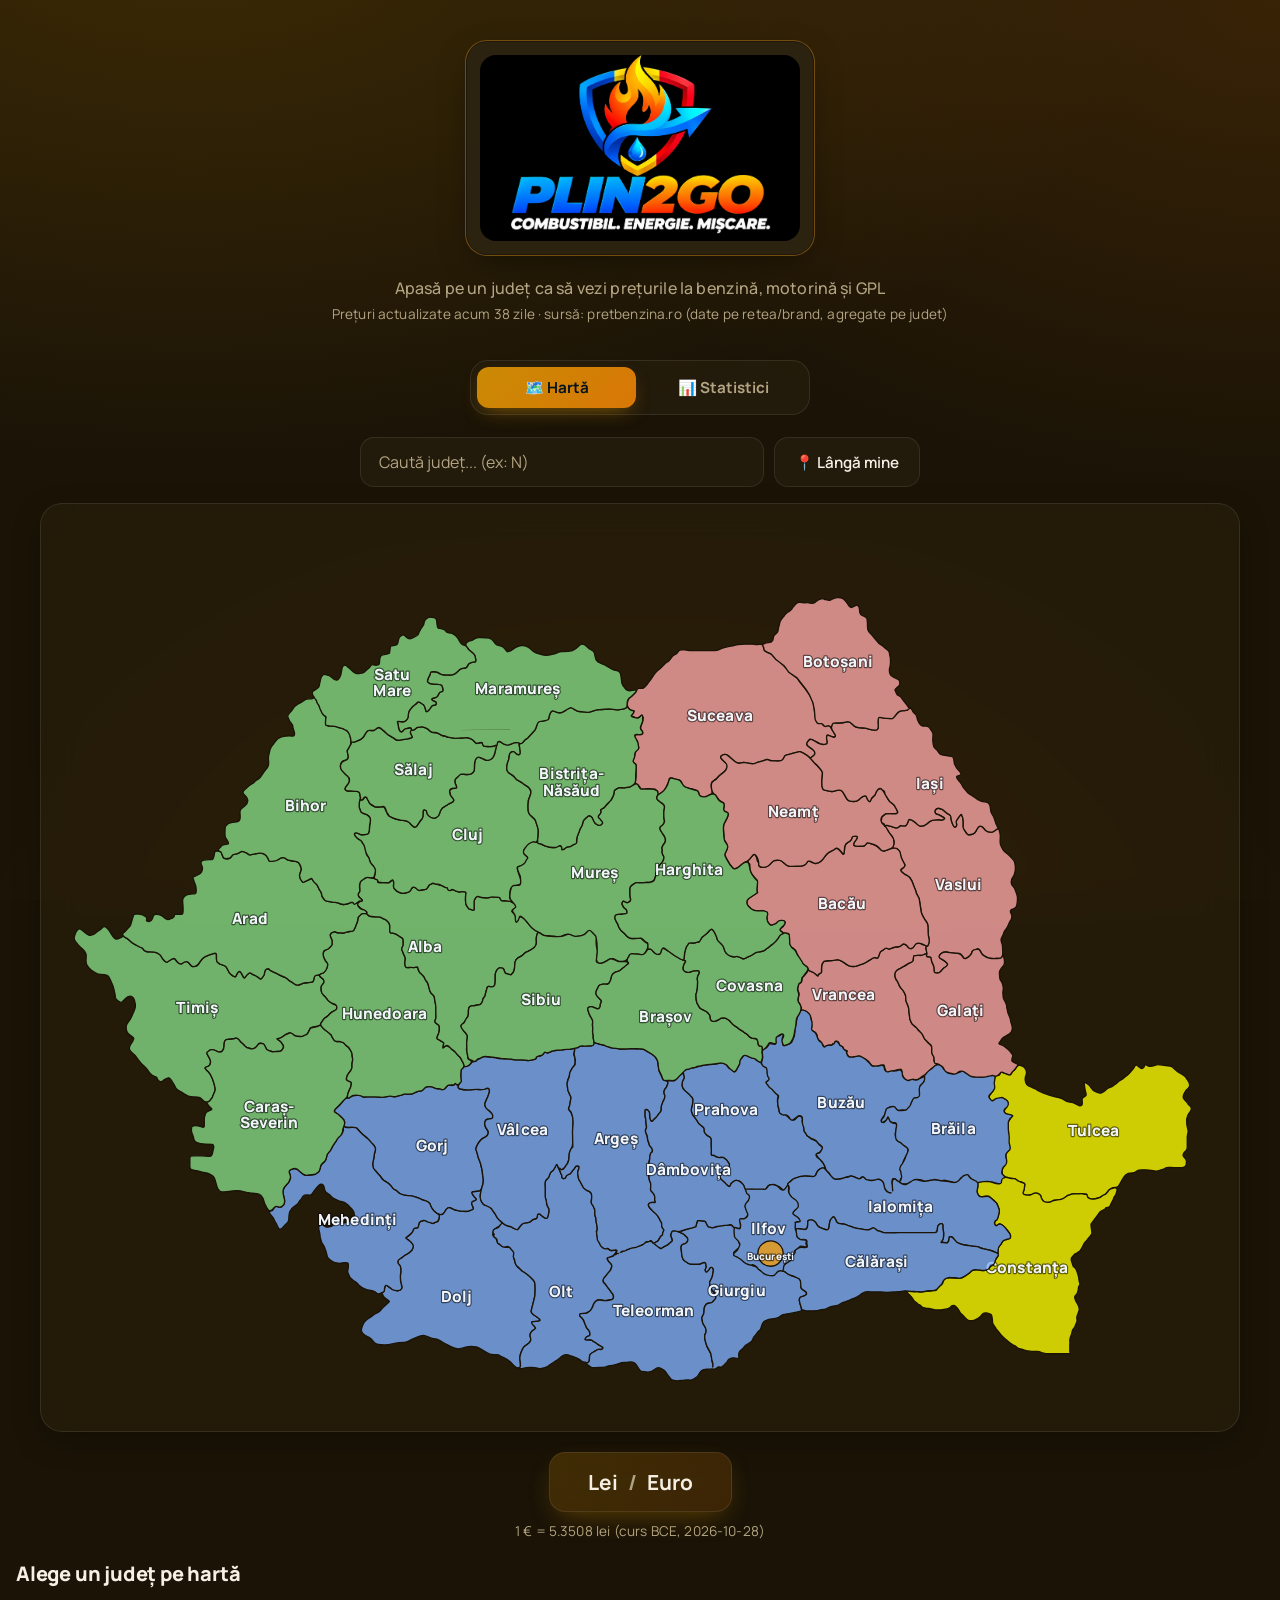
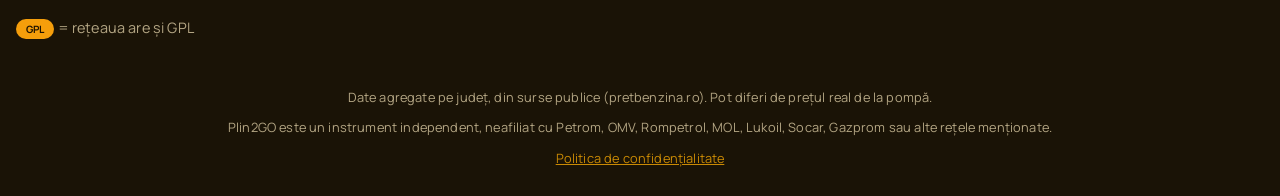
==== commit c9452797: "Inlocuieste logo cu versiunea noua (fundal negru solid, card dedicat) si il mareste" ====
--- a/site/index.html
+++ b/site/index.html
@@ -16,7 +16,7 @@
 <body>
 <header>
     <div class="logo-card">
-        <img src="assets/logo.webp" alt="Plin2GO — Combustibil. Energie. Mișcare." class="logo-img">
+        <img src="assets/logo-v2.webp" alt="Plin2GO — Combustibil. Energie. Mișcare." class="logo-img">
     </div>
     <h1 class="sr-only">Plin2GO</h1>
     <p class="subtitle">Apasă pe un județ ca să vezi prețurile la benzină, motorină și GPL</p>
--- a/site/style.css
+++ b/site/style.css
@@ -1,13 +1,13 @@
 :root {
-    --bg: #0b1120;
-    --card: #1e293b;
-    --glass: rgba(30, 41, 59, 0.55);
-    --glass-strong: rgba(30, 41, 59, 0.75);
+    --bg: #1a1306;
+    --card: #2b2210;
+    --glass: rgba(43, 34, 16, 0.55);
+    --glass-strong: rgba(43, 34, 16, 0.78);
     --glass-border: rgba(255, 255, 255, 0.09);
-    --text: #eef2f8;
-    --muted: #94a3b8;
-    --accent: #38bdf8;
-    --accent2: #818cf8;
+    --text: #f5efe4;
+    --muted: #b3a583;
+    --accent: #ca8a04;
+    --accent2: #d97706;
     --gpl: #f59e0b;
     --radius-lg: 22px;
     --radius-md: 16px;
@@ -22,8 +22,8 @@
     font-family: 'Manrope', system-ui, Segoe UI, Arial, sans-serif;
     letter-spacing: 0.01em;
     background:
-        radial-gradient(ellipse 1000px 560px at 15% -10%, rgba(56, 189, 248, 0.20), transparent),
-        radial-gradient(ellipse 800px 500px at 100% 0%, rgba(129, 140, 248, 0.16), transparent),
+        radial-gradient(ellipse 1000px 560px at 15% -10%, rgba(202, 138, 4, 0.20), transparent),
+        radial-gradient(ellipse 800px 500px at 100% 0%, rgba(217, 119, 6, 0.16), transparent),
         radial-gradient(ellipse 700px 500px at 50% 110%, rgba(245, 158, 11, 0.10), transparent),
         var(--bg);
     background-attachment: fixed;
@@ -50,18 +50,20 @@
 
 .logo-card {
     display: inline-block;
-    padding: 14px 20px;
     margin: 0 auto 16px;
-    background: #ffffff;
+    padding: 14px;
+    background: var(--card);
+    border: 1px solid rgba(245, 158, 11, 0.35);
     border-radius: var(--radius-lg);
-    box-shadow: 0 16px 36px -10px rgba(56, 189, 248, 0.35);
+    box-shadow: var(--shadow-soft), 0 0 0 1px rgba(0,0,0,0.3) inset;
 }
 
 .logo-img {
     display: block;
-    width: 220px;
-    max-width: 60vw;
+    width: 320px;
+    max-width: 72vw;
     height: auto;
+    border-radius: var(--radius-md);
 }
 
 .subtitle { color: var(--muted); margin: 0; font-weight: 500; }
@@ -86,19 +88,19 @@
     padding: 15px 38px;
     border-radius: 16px;
     border: 1px solid var(--glass-border);
-    background: linear-gradient(135deg, rgba(56, 189, 248, 0.22), rgba(129, 140, 248, 0.18));
+    background: linear-gradient(135deg, rgba(202, 138, 4, 0.22), rgba(217, 119, 6, 0.18));
     backdrop-filter: blur(12px);
     color: var(--text);
     font-family: inherit;
     font-size: 1.3em;
     font-weight: 700;
     cursor: pointer;
-    box-shadow: 0 10px 28px -10px rgba(56, 189, 248, 0.45);
+    box-shadow: 0 10px 28px -10px rgba(202, 138, 4, 0.45);
     transition: transform 0.15s ease, box-shadow 0.15s ease;
 }
 
 .currency-btn .divider { color: var(--muted); margin: 0 6px; }
-.currency-btn:hover { transform: translateY(-2px); box-shadow: 0 14px 32px -8px rgba(56, 189, 248, 0.55); }
+.currency-btn:hover { transform: translateY(-2px); box-shadow: 0 14px 32px -8px rgba(202, 138, 4, 0.55); }
 .currency-btn.eur {
     background: linear-gradient(135deg, rgba(245, 158, 11, 0.25), rgba(245, 158, 11, 0.1));
     color: var(--gpl);
@@ -143,7 +145,7 @@
 .tab-btn.active {
     color: #04131e;
     background: linear-gradient(135deg, var(--accent), var(--accent2));
-    box-shadow: 0 8px 20px -8px rgba(56, 189, 248, 0.6);
+    box-shadow: 0 8px 20px -8px rgba(202, 138, 4, 0.6);
 }
 
 #stats-chart-wrap {
@@ -221,7 +223,7 @@
 }
 
 #search::placeholder { color: var(--muted); }
-#search:focus { border-color: var(--accent); box-shadow: 0 0 0 4px rgba(56,189,248,0.2); }
+#search:focus { border-color: var(--accent); box-shadow: 0 0 0 4px rgba(202,138,4,0.2); }
 
 #near-me-btn {
     flex-shrink: 0;
@@ -277,7 +279,7 @@
     cursor: pointer;
 }
 
-#search-results button:hover { background: rgba(56,189,248,0.15); }
+#search-results button:hover { background: rgba(202,138,4,0.15); }
 
 .judet-region.dimmed {
     opacity: 0.2;
@@ -309,7 +311,7 @@
 }
 
 .judet-shape {
-    stroke: #0b1120;
+    stroke: #1a1306;
     stroke-width: 1.5;
     fill-opacity: 0.78;
     transition: fill-opacity 0.18s ease, stroke 0.18s ease;
@@ -392,7 +394,7 @@
 .calc input[type="number"]:focus {
     outline: none;
     border-color: var(--accent);
-    box-shadow: 0 0 0 4px rgba(56,189,248,0.2);
+    box-shadow: 0 0 0 4px rgba(202,138,4,0.2);
 }
 
 .calc-results { margin-top: 12px; display: flex; flex-wrap: wrap; gap: 10px; }
@@ -493,11 +495,11 @@
 }
 
 .cheapest-box {
-    background: linear-gradient(135deg, rgba(14, 165, 233, 0.9), rgba(79, 70, 229, 0.85));
+    background: linear-gradient(135deg, rgba(202, 138, 4, 0.9), rgba(146, 64, 14, 0.85));
     border: 1px solid rgba(255,255,255,0.15);
     border-radius: var(--radius-md);
     padding: 18px 20px;
-    box-shadow: 0 14px 30px -10px rgba(14, 165, 233, 0.5);
+    box-shadow: 0 14px 30px -10px rgba(202, 138, 4, 0.5);
 }
 
 .cheapest-box h3 { margin: 0 0 6px; font-size: 0.95em; font-weight: 600; opacity: 0.92; }
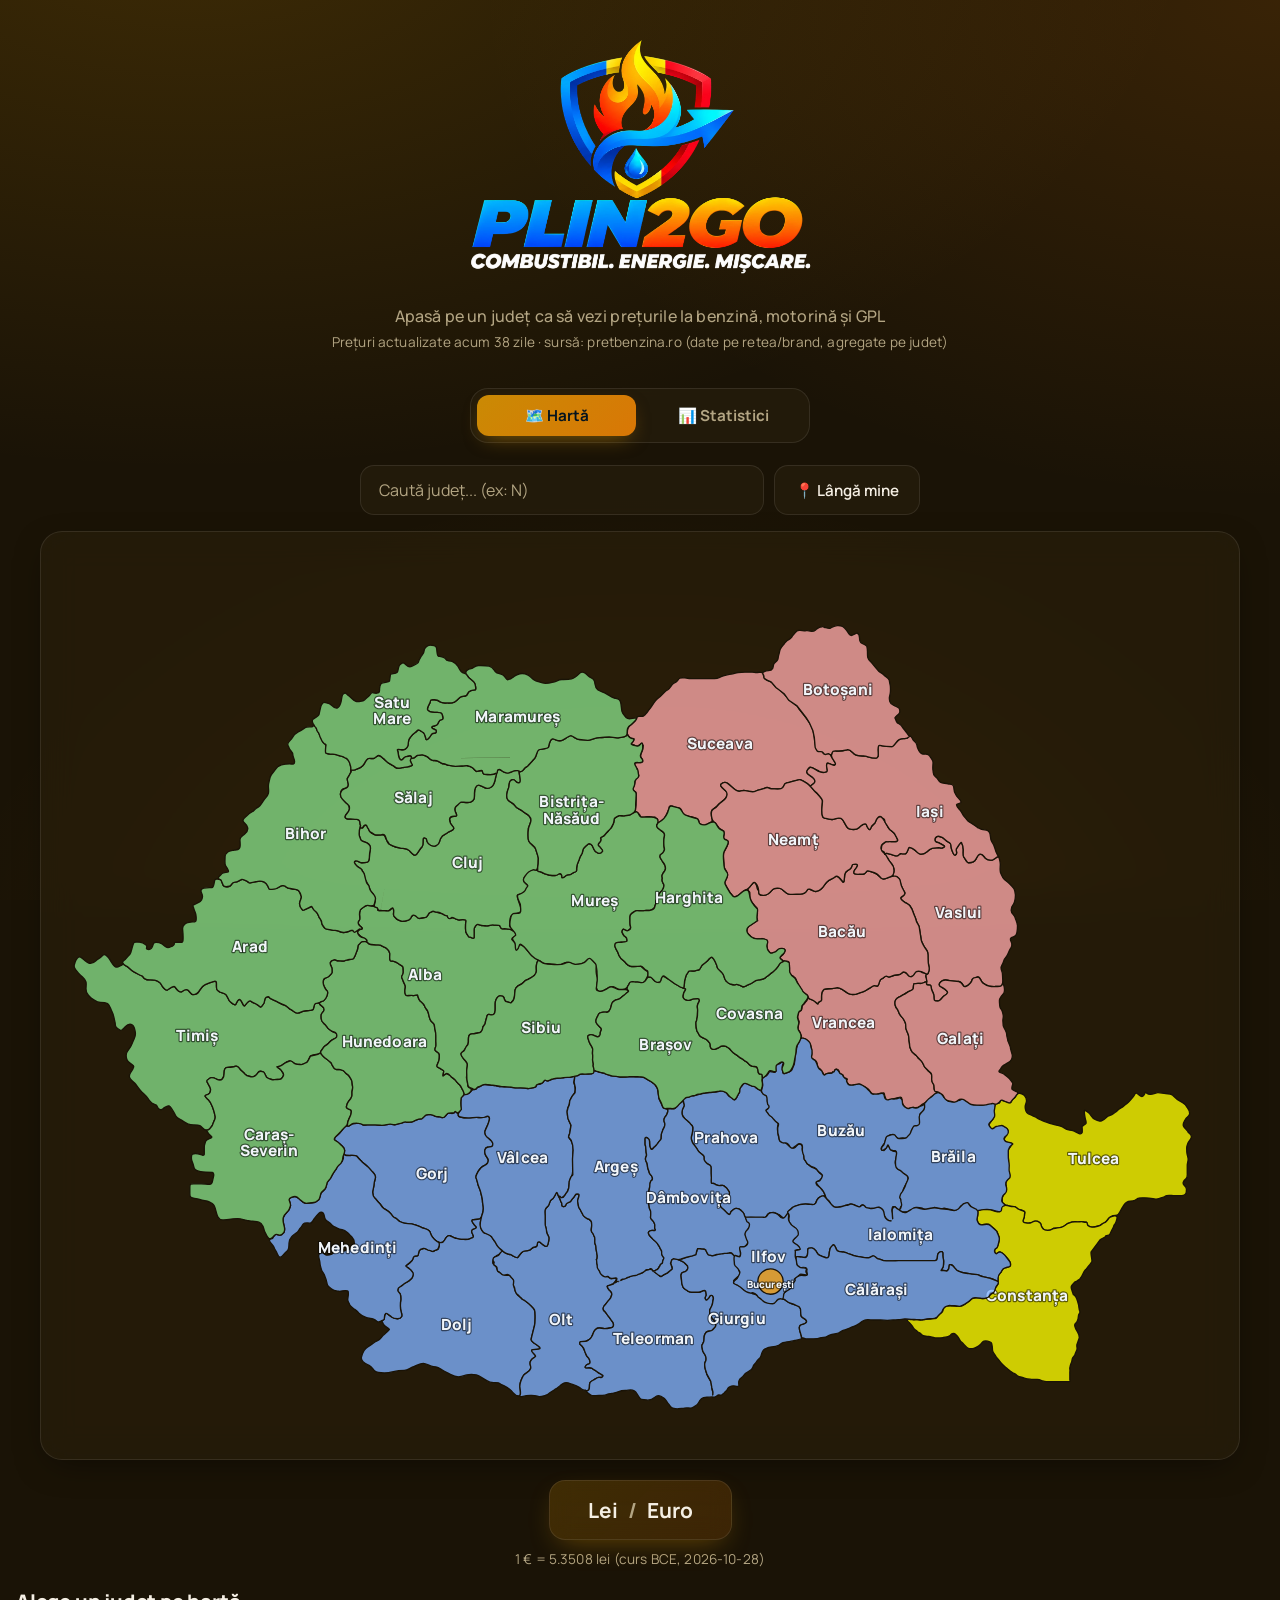
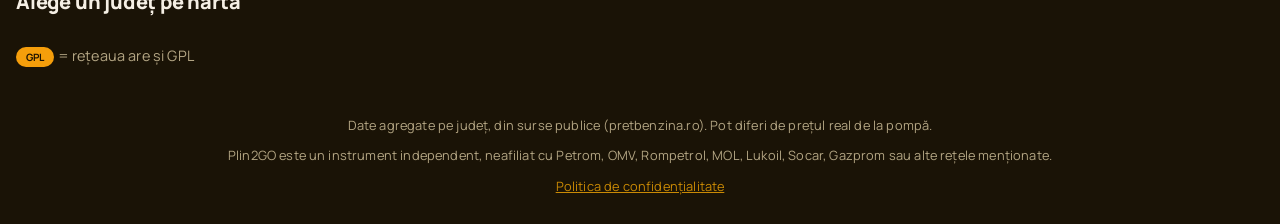
==== commit 4d4b13ec: "Foloseste logo-ul cu fundal transparent real (fara negru, fara cadru adaugat)" ====
--- a/site/index.html
+++ b/site/index.html
@@ -16,7 +16,7 @@
 <body>
 <header>
     <div class="logo-card">
-        <img src="assets/logo-v2.webp" alt="Plin2GO — Combustibil. Energie. Mișcare." class="logo-img">
+        <img src="assets/logo-v3.webp" alt="Plin2GO — Combustibil. Energie. Mișcare." class="logo-img">
     </div>
     <h1 class="sr-only">Plin2GO</h1>
     <p class="subtitle">Apasă pe un județ ca să vezi prețurile la benzină, motorină și GPL</p>
--- a/site/style.css
+++ b/site/style.css
@@ -51,19 +51,17 @@
 .logo-card {
     display: inline-block;
     margin: 0 auto 16px;
-    padding: 14px;
-    background: var(--card);
-    border: 1px solid rgba(245, 158, 11, 0.35);
-    border-radius: var(--radius-lg);
-    box-shadow: var(--shadow-soft), 0 0 0 1px rgba(0,0,0,0.3) inset;
 }
 
 .logo-img {
     display: block;
-    width: 320px;
-    max-width: 72vw;
+    width: 420px;
+    max-width: 85vw;
     height: auto;
-    border-radius: var(--radius-md);
+}
+
+@media (max-width: 480px) {
+    .logo-img { width: 300px; max-width: 78vw; }
 }
 
 .subtitle { color: var(--muted); margin: 0; font-weight: 500; }
